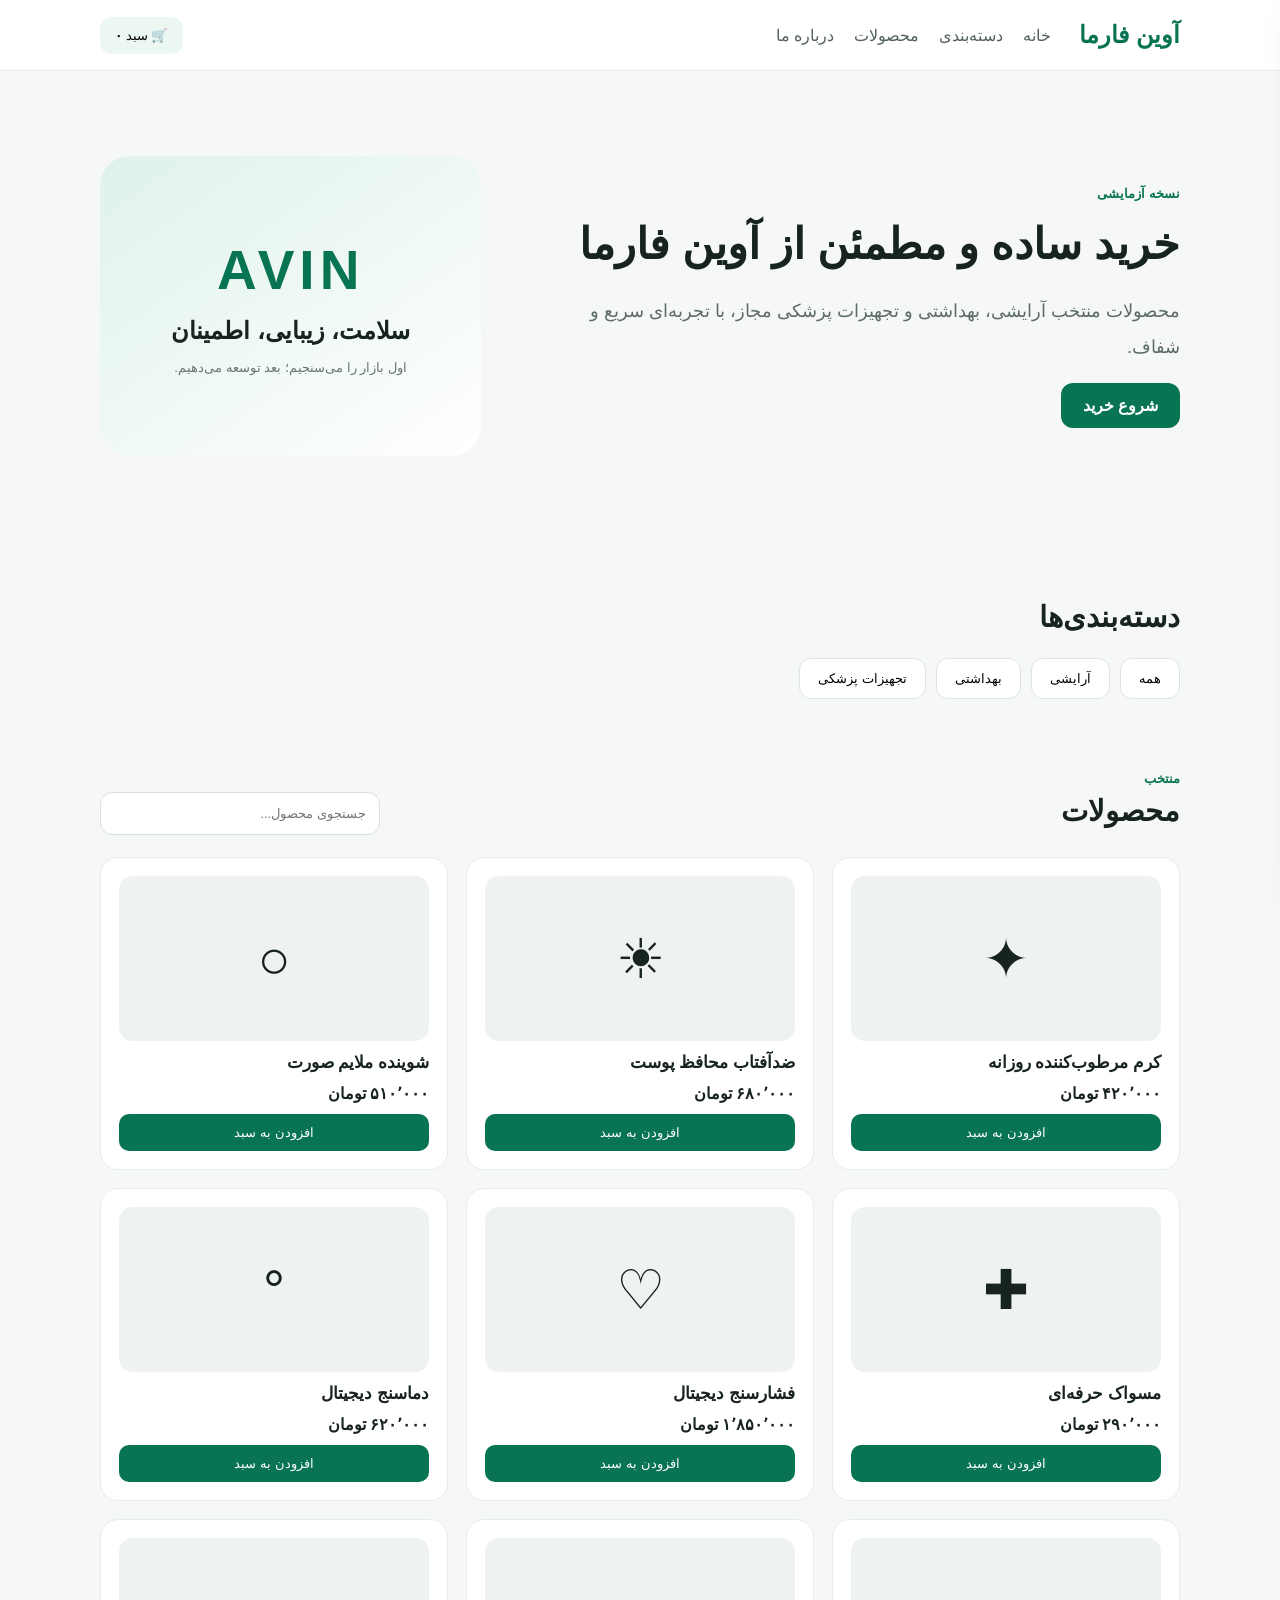
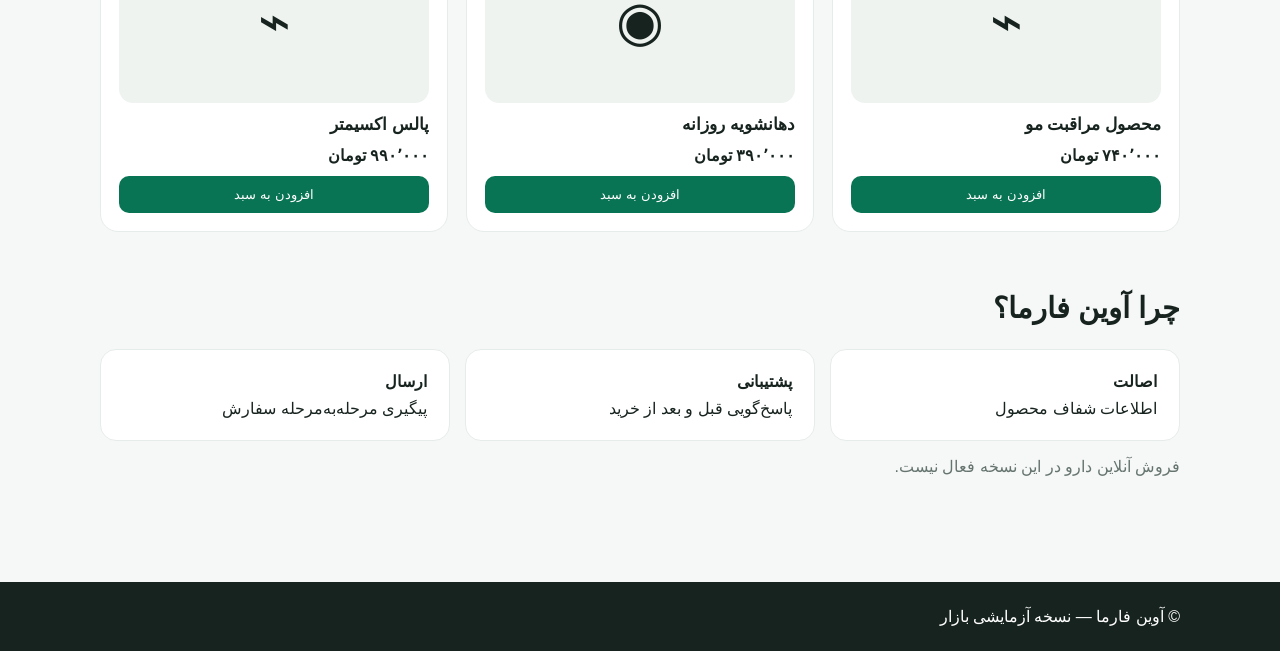
==== index.html @ c354026d "Add files via upload" ====
<!doctype html>
<html lang="fa" dir="rtl">
<head><meta charset="utf-8"><meta name="viewport" content="width=device-width,initial-scale=1">
<title>آوین فارما | فروشگاه سلامت و زیبایی</title><link rel="stylesheet" href="styles.css"></head>
<body>
<header><div class="wrap nav"><a class="logo" href="#">آوین فارما</a>
<nav><a href="#home">خانه</a><a href="#categories">دسته‌بندی</a><a href="#products">محصولات</a><a href="#about">درباره ما</a></nav>
<button id="cartBtn">🛒 سبد <b id="count">۰</b></button></div></header>
<main id="home">
<section class="hero wrap"><div><span class="tag">نسخه آزمایشی</span><h1>خرید ساده و مطمئن از آوین فارما</h1>
<p>محصولات منتخب آرایشی، بهداشتی و تجهیزات پزشکی مجاز، با تجربه‌ای سریع و شفاف.</p><a class="btn" href="#products">شروع خرید</a></div>
<div class="heroCard"><span>AVIN</span><strong>سلامت، زیبایی، اطمینان</strong><small>اول بازار را می‌سنجیم؛ بعد توسعه می‌دهیم.</small></div></section>
<section id="categories" class="wrap section"><h2>دسته‌بندی‌ها</h2><div class="cats">
<button data-cat="all">همه</button><button data-cat="beauty">آرایشی</button><button data-cat="hygiene">بهداشتی</button><button data-cat="medical">تجهیزات پزشکی</button></div></section>
<section id="products" class="wrap section"><div class="toolbar"><div><span class="tag">منتخب</span><h2>محصولات</h2></div><input id="search" placeholder="جستجوی محصول..."></div><div id="grid" class="grid"></div></section>
<section id="about" class="wrap info"><h2>چرا آوین فارما؟</h2><div class="features"><div><b>اصالت</b><span>اطلاعات شفاف محصول</span></div><div><b>پشتیبانی</b><span>پاسخ‌گویی قبل و بعد از خرید</span></div><div><b>ارسال</b><span>پیگیری مرحله‌به‌مرحله سفارش</span></div></div><p>فروش آنلاین دارو در این نسخه فعال نیست.</p></section>
</main>
<aside id="cart" class="cart"><div class="cartHead"><h2>سبد خرید</h2><button id="close">×</button></div><div id="items"></div><div class="total"><span>جمع</span><b id="total">۰ تومان</b></div><button class="btn full" id="checkout">ادامه ثبت سفارش</button><p class="muted">درگاه واقعی در نسخه آزمایشی فعال نیست.</p></aside><div id="shade"></div>
<div id="modal" class="modal"><div class="modalBox"><button id="modalClose">×</button><h2>ثبت سفارش آزمایشی</h2><form id="form"><input required name="name" placeholder="نام و نام خانوادگی"><input required name="phone" placeholder="شماره موبایل" inputmode="tel"><textarea name="address" placeholder="آدرس"></textarea><button class="btn full">ثبت درخواست</button></form><div id="done" hidden></div></div></div>
<footer><div class="wrap">© آوین فارما — نسخه آزمایشی بازار</div></footer><script src="app.js"></script>
</body></html>
---- styles.css ----
*{box-sizing:border-box}body{margin:0;background:#f6f8f7;color:#17231f;font-family:Tahoma,Arial,sans-serif}a{text-decoration:none;color:inherit}.wrap{max-width:1120px;margin:auto;padding:0 20px}header{background:#fff;border-bottom:1px solid #e7ece9;position:sticky;top:0;z-index:5}.nav{height:70px;display:flex;align-items:center;gap:28px}.logo{font-size:24px;font-weight:900;color:#087453}.nav nav{display:flex;gap:20px;flex:1;color:#52625b}.nav button{border:0;background:#edf7f2;padding:11px 15px;border-radius:12px;cursor:pointer}.hero{min-height:470px;display:grid;grid-template-columns:1.35fr .8fr;gap:55px;align-items:center}.tag{color:#087453;font-weight:bold;font-size:13px}.hero h1{font-size:43px;line-height:1.4;margin:12px 0}.hero p{font-size:18px;line-height:2;color:#5c6c65;max-width:680px}.btn{display:inline-block;border:0;background:#087453;color:#fff;padding:13px 22px;border-radius:12px;font-weight:bold;cursor:pointer}.heroCard{min-height:300px;border-radius:30px;background:linear-gradient(145deg,#dff2e9,#fff);display:flex;flex-direction:column;align-items:center;justify-content:center;gap:15px}.heroCard span{font-size:55px;font-weight:900;letter-spacing:5px;color:#087453}.heroCard strong{font-size:24px}.heroCard small{color:#65766f}.section{padding:35px 20px}.section h2,.info h2{font-size:29px}.cats{display:flex;gap:10px;flex-wrap:wrap}.cats button{border:1px solid #dce6e1;background:#fff;border-radius:12px;padding:12px 18px;cursor:pointer}.cats button.active,.cats button:hover{background:#087453;color:#fff}.toolbar{display:flex;justify-content:space-between;align-items:end;gap:20px;margin-bottom:22px}.toolbar h2{margin:7px 0}.toolbar input{width:280px;padding:13px;border:1px solid #d8e0dc;border-radius:12px;background:#fff}.grid{display:grid;grid-template-columns:repeat(3,1fr);gap:18px}.card{background:#fff;border:1px solid #e6ece9;border-radius:18px;padding:18px;display:flex;flex-direction:column;gap:11px}.pic{height:165px;background:#eef3f0;border-radius:14px;display:grid;place-items:center;font-size:55px}.card h3{margin:0;font-size:17px}.muted{color:#7b8782;font-size:13px;line-height:1.8}.price{font-weight:bold}.card button{border:0;background:#087453;color:#fff;padding:11px;border-radius:10px;cursor:pointer}.features{display:grid;grid-template-columns:repeat(3,1fr);gap:15px}.features div{background:#fff;border:1px solid #e6ece9;border-radius:16px;padding:22px;display:flex;flex-direction:column;gap:8px}.info{padding-bottom:90px}.info p{color:#65746e}.cart{position:fixed;z-index:10;right:-430px;top:0;width:410px;max-width:92vw;height:100vh;background:#fff;padding:24px;box-shadow:0 0 35px #0002;transition:.25s;overflow:auto}.cart.open{right:0}.cartHead{display:flex;justify-content:space-between}.cartHead button,#modalClose{border:0;background:none;font-size:30px;cursor:pointer}.cartItem{padding:15px 0;border-bottom:1px solid #eee;display:flex;justify-content:space-between;gap:10px}.total{display:flex;justify-content:space-between;padding:22px 0}.full{width:100%}#shade{display:none;position:fixed;inset:0;background:#0005;z-index:9}#shade.show{display:block}.modal{display:none;position:fixed;inset:0;background:#0006;z-index:20;place-items:center;padding:20px}.modal.show{display:grid}.modalBox{background:#fff;border-radius:20px;padding:25px;width:420px;max-width:100%;position:relative}.modalBox form{display:grid;gap:12px}.modalBox input,.modalBox textarea{padding:13px;border:1px solid #d9e1dd;border-radius:10px;font:inherit}.modalBox textarea{min-height:100px}footer{background:#17231f;color:#fff;padding:25px}@media(max-width:760px){.nav nav{display:none}.hero{grid-template-columns:1fr;padding-top:35px}.hero h1{font-size:32px}.grid,.features{grid-template-columns:1fr}.toolbar{align-items:stretch;flex-direction:column}.toolbar input{width:100%}}
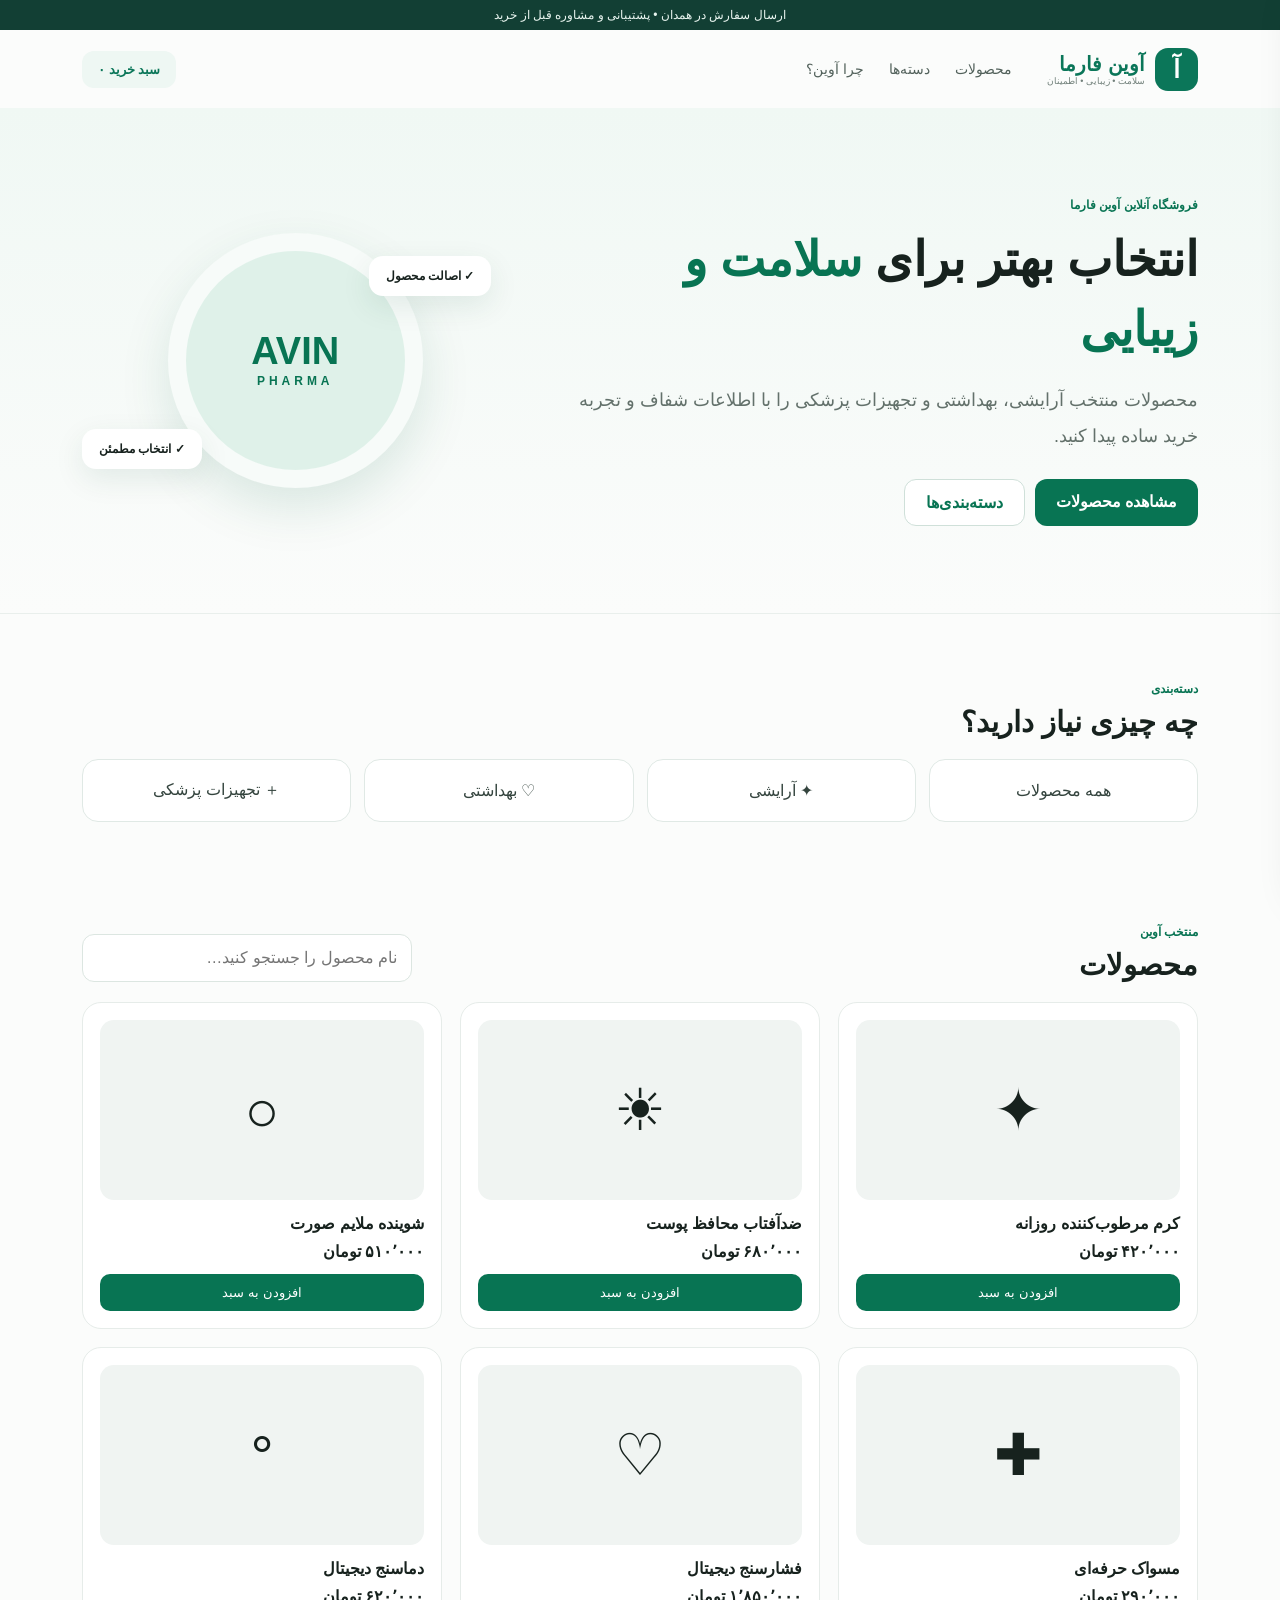
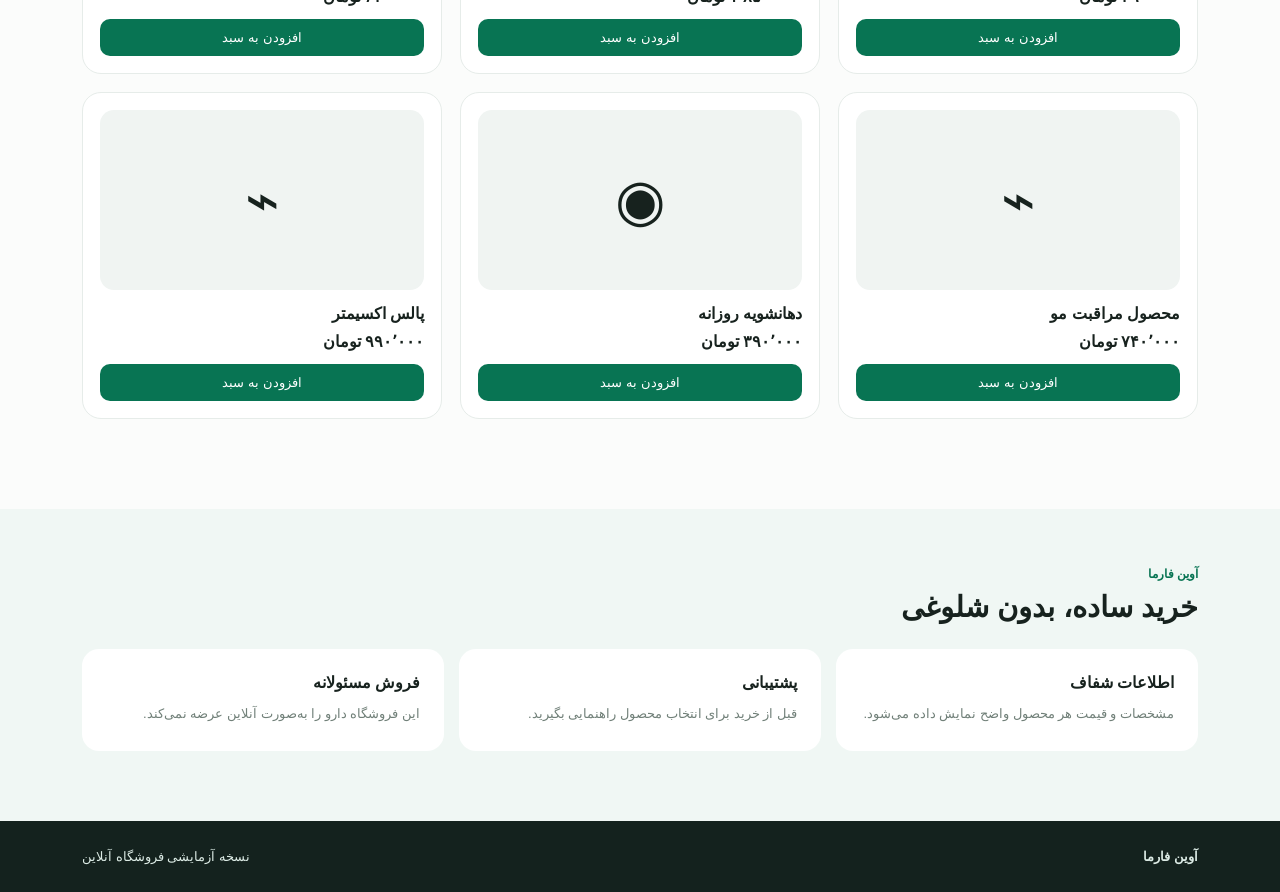
==== commit 52793c5a: "Add files via upload Update Avin Pharma homepage V34" ====
--- a/index.html
+++ b/index.html
@@ -1,21 +1,8 @@
-<!doctype html>
-<html lang="fa" dir="rtl">
-<head><meta charset="utf-8"><meta name="viewport" content="width=device-width,initial-scale=1">
-<title>آوین فارما | فروشگاه سلامت و زیبایی</title><link rel="stylesheet" href="styles.css"></head>
-<body>
-<header><div class="wrap nav"><a class="logo" href="#">آوین فارما</a>
-<nav><a href="#home">خانه</a><a href="#categories">دسته‌بندی</a><a href="#products">محصولات</a><a href="#about">درباره ما</a></nav>
-<button id="cartBtn">🛒 سبد <b id="count">۰</b></button></div></header>
-<main id="home">
-<section class="hero wrap"><div><span class="tag">نسخه آزمایشی</span><h1>خرید ساده و مطمئن از آوین فارما</h1>
-<p>محصولات منتخب آرایشی، بهداشتی و تجهیزات پزشکی مجاز، با تجربه‌ای سریع و شفاف.</p><a class="btn" href="#products">شروع خرید</a></div>
-<div class="heroCard"><span>AVIN</span><strong>سلامت، زیبایی، اطمینان</strong><small>اول بازار را می‌سنجیم؛ بعد توسعه می‌دهیم.</small></div></section>
-<section id="categories" class="wrap section"><h2>دسته‌بندی‌ها</h2><div class="cats">
-<button data-cat="all">همه</button><button data-cat="beauty">آرایشی</button><button data-cat="hygiene">بهداشتی</button><button data-cat="medical">تجهیزات پزشکی</button></div></section>
-<section id="products" class="wrap section"><div class="toolbar"><div><span class="tag">منتخب</span><h2>محصولات</h2></div><input id="search" placeholder="جستجوی محصول..."></div><div id="grid" class="grid"></div></section>
-<section id="about" class="wrap info"><h2>چرا آوین فارما؟</h2><div class="features"><div><b>اصالت</b><span>اطلاعات شفاف محصول</span></div><div><b>پشتیبانی</b><span>پاسخ‌گویی قبل و بعد از خرید</span></div><div><b>ارسال</b><span>پیگیری مرحله‌به‌مرحله سفارش</span></div></div><p>فروش آنلاین دارو در این نسخه فعال نیست.</p></section>
-</main>
-<aside id="cart" class="cart"><div class="cartHead"><h2>سبد خرید</h2><button id="close">×</button></div><div id="items"></div><div class="total"><span>جمع</span><b id="total">۰ تومان</b></div><button class="btn full" id="checkout">ادامه ثبت سفارش</button><p class="muted">درگاه واقعی در نسخه آزمایشی فعال نیست.</p></aside><div id="shade"></div>
-<div id="modal" class="modal"><div class="modalBox"><button id="modalClose">×</button><h2>ثبت سفارش آزمایشی</h2><form id="form"><input required name="name" placeholder="نام و نام خانوادگی"><input required name="phone" placeholder="شماره موبایل" inputmode="tel"><textarea name="address" placeholder="آدرس"></textarea><button class="btn full">ثبت درخواست</button></form><div id="done" hidden></div></div></div>
-<footer><div class="wrap">© آوین فارما — نسخه آزمایشی بازار</div></footer><script src="app.js"></script>
-</body></html>+<!doctype html><html lang="fa" dir="rtl"><head><meta charset="utf-8"><meta name="viewport" content="width=device-width,initial-scale=1"><title>آوین فارما | فروشگاه سلامت و زیبایی</title><link rel="stylesheet" href="styles.css"></head><body>
+<div class="top">ارسال سفارش در همدان • پشتیبانی و مشاوره قبل از خرید</div>
+<header><div class="wrap nav"><a class="brand" href="#"><span>آ</span><div><b>آوین فارما</b><small>سلامت • زیبایی • اطمینان</small></div></a><nav><a href="#products">محصولات</a><a href="#categories">دسته‌ها</a><a href="#why">چرا آوین؟</a></nav><button class="cartBtn" id="cartBtn">سبد خرید <b id="count">۰</b></button></div></header>
+<main><section class="hero"><div class="wrap heroGrid"><div><span class="eyebrow">فروشگاه آنلاین آوین فارما</span><h1>انتخاب بهتر برای <em>سلامت و زیبایی</em></h1><p>محصولات منتخب آرایشی، بهداشتی و تجهیزات پزشکی را با اطلاعات شفاف و تجربه خرید ساده پیدا کنید.</p><div class="actions"><a class="primary" href="#products">مشاهده محصولات</a><a class="secondary" href="#categories">دسته‌بندی‌ها</a></div></div><div class="heroVisual"><div class="circle">AVIN<br><small>PHARMA</small></div><div class="float f1">✓ اصالت محصول</div><div class="float f2">✓ انتخاب مطمئن</div></div></div></section>
+<section id="categories" class="wrap section"><div class="sectionHead"><div><span class="eyebrow">دسته‌بندی</span><h2>چه چیزی نیاز دارید؟</h2></div></div><div class="categories"><button data-cat="all">همه محصولات</button><button data-cat="beauty">✦ آرایشی</button><button data-cat="hygiene">♡ بهداشتی</button><button data-cat="medical">＋ تجهیزات پزشکی</button></div></section>
+<section id="products" class="wrap section"><div class="toolbar"><div><span class="eyebrow">منتخب آوین</span><h2>محصولات</h2></div><input id="search" placeholder="نام محصول را جستجو کنید…"></div><div id="grid" class="grid"></div></section>
+<section id="why" class="why"><div class="wrap"><div class="sectionHead"><span class="eyebrow">آوین فارما</span><h2>خرید ساده، بدون شلوغی</h2></div><div class="whyGrid"><div><b>اطلاعات شفاف</b><span>مشخصات و قیمت هر محصول واضح نمایش داده می‌شود.</span></div><div><b>پشتیبانی</b><span>قبل از خرید برای انتخاب محصول راهنمایی بگیرید.</span></div><div><b>فروش مسئولانه</b><span>این فروشگاه دارو را به‌صورت آنلاین عرضه نمی‌کند.</span></div></div></div></section></main>
+<aside class="cart" id="cart"><div class="cartHead"><h2>سبد خرید</h2><button id="close">×</button></div><div id="items"></div><div class="total"><span>جمع کل</span><b id="total">۰ تومان</b></div><button class="primary full" id="checkout">ثبت سفارش آزمایشی</button><p class="note">پرداخت آنلاین در این نسخه فعال نیست.</p></aside><div id="shade"></div><footer><div class="wrap"><b>آوین فارما</b><span>نسخه آزمایشی فروشگاه آنلاین</span></div></footer><script src="app.js"></script></body></html>
--- a/styles.css
+++ b/styles.css
@@ -1 +1 @@
-*{box-sizing:border-box}body{margin:0;background:#f6f8f7;color:#17231f;font-family:Tahoma,Arial,sans-serif}a{text-decoration:none;color:inherit}.wrap{max-width:1120px;margin:auto;padding:0 20px}header{background:#fff;border-bottom:1px solid #e7ece9;position:sticky;top:0;z-index:5}.nav{height:70px;display:flex;align-items:center;gap:28px}.logo{font-size:24px;font-weight:900;color:#087453}.nav nav{display:flex;gap:20px;flex:1;color:#52625b}.nav button{border:0;background:#edf7f2;padding:11px 15px;border-radius:12px;cursor:pointer}.hero{min-height:470px;display:grid;grid-template-columns:1.35fr .8fr;gap:55px;align-items:center}.tag{color:#087453;font-weight:bold;font-size:13px}.hero h1{font-size:43px;line-height:1.4;margin:12px 0}.hero p{font-size:18px;line-height:2;color:#5c6c65;max-width:680px}.btn{display:inline-block;border:0;background:#087453;color:#fff;padding:13px 22px;border-radius:12px;font-weight:bold;cursor:pointer}.heroCard{min-height:300px;border-radius:30px;background:linear-gradient(145deg,#dff2e9,#fff);display:flex;flex-direction:column;align-items:center;justify-content:center;gap:15px}.heroCard span{font-size:55px;font-weight:900;letter-spacing:5px;color:#087453}.heroCard strong{font-size:24px}.heroCard small{color:#65766f}.section{padding:35px 20px}.section h2,.info h2{font-size:29px}.cats{display:flex;gap:10px;flex-wrap:wrap}.cats button{border:1px solid #dce6e1;background:#fff;border-radius:12px;padding:12px 18px;cursor:pointer}.cats button.active,.cats button:hover{background:#087453;color:#fff}.toolbar{display:flex;justify-content:space-between;align-items:end;gap:20px;margin-bottom:22px}.toolbar h2{margin:7px 0}.toolbar input{width:280px;padding:13px;border:1px solid #d8e0dc;border-radius:12px;background:#fff}.grid{display:grid;grid-template-columns:repeat(3,1fr);gap:18px}.card{background:#fff;border:1px solid #e6ece9;border-radius:18px;padding:18px;display:flex;flex-direction:column;gap:11px}.pic{height:165px;background:#eef3f0;border-radius:14px;display:grid;place-items:center;font-size:55px}.card h3{margin:0;font-size:17px}.muted{color:#7b8782;font-size:13px;line-height:1.8}.price{font-weight:bold}.card button{border:0;background:#087453;color:#fff;padding:11px;border-radius:10px;cursor:pointer}.features{display:grid;grid-template-columns:repeat(3,1fr);gap:15px}.features div{background:#fff;border:1px solid #e6ece9;border-radius:16px;padding:22px;display:flex;flex-direction:column;gap:8px}.info{padding-bottom:90px}.info p{color:#65746e}.cart{position:fixed;z-index:10;right:-430px;top:0;width:410px;max-width:92vw;height:100vh;background:#fff;padding:24px;box-shadow:0 0 35px #0002;transition:.25s;overflow:auto}.cart.open{right:0}.cartHead{display:flex;justify-content:space-between}.cartHead button,#modalClose{border:0;background:none;font-size:30px;cursor:pointer}.cartItem{padding:15px 0;border-bottom:1px solid #eee;display:flex;justify-content:space-between;gap:10px}.total{display:flex;justify-content:space-between;padding:22px 0}.full{width:100%}#shade{display:none;position:fixed;inset:0;background:#0005;z-index:9}#shade.show{display:block}.modal{display:none;position:fixed;inset:0;background:#0006;z-index:20;place-items:center;padding:20px}.modal.show{display:grid}.modalBox{background:#fff;border-radius:20px;padding:25px;width:420px;max-width:100%;position:relative}.modalBox form{display:grid;gap:12px}.modalBox input,.modalBox textarea{padding:13px;border:1px solid #d9e1dd;border-radius:10px;font:inherit}.modalBox textarea{min-height:100px}footer{background:#17231f;color:#fff;padding:25px}@media(max-width:760px){.nav nav{display:none}.hero{grid-template-columns:1fr;padding-top:35px}.hero h1{font-size:32px}.grid,.features{grid-template-columns:1fr}.toolbar{align-items:stretch;flex-direction:column}.toolbar input{width:100%}}+*{box-sizing:border-box}html{scroll-behavior:smooth}body{margin:0;font-family:Tahoma,Arial,sans-serif;color:#17221e;background:#fbfcfb}.wrap{max-width:1160px;margin:auto;padding:0 22px}a{text-decoration:none;color:inherit}.top{background:#123f34;color:#e9f5f0;text-align:center;padding:8px;font-size:12px}.nav{height:78px;display:flex;align-items:center;gap:35px}.brand{display:flex;align-items:center;gap:10px}.brand>span{width:43px;height:43px;border-radius:13px;background:#0b7659;color:#fff;display:grid;place-items:center;font-size:25px;font-weight:900}.brand div{display:flex;flex-direction:column}.brand b{font-size:20px;color:#0b7659}.brand small{font-size:9px;color:#72817b}.nav nav{display:flex;gap:25px;flex:1;color:#52615b;font-size:14px}.cartBtn{border:0;background:#eef7f3;color:#0b7659;padding:11px 16px;border-radius:12px;font-weight:bold;cursor:pointer}.hero{background:linear-gradient(180deg,#f0f8f4,#fbfcfb);border-bottom:1px solid #e9efec}.heroGrid{min-height:505px;display:grid;grid-template-columns:1.2fr .8fr;align-items:center;gap:50px}.eyebrow{color:#087453;font-weight:bold;font-size:12px}.hero h1{font-size:48px;line-height:1.45;margin:12px 0}.hero h1 em{font-style:normal;color:#087453}.hero p{font-size:18px;line-height:2;color:#63716b;max-width:650px}.actions{display:flex;gap:10px;margin-top:25px}.primary,.secondary{display:inline-block;border-radius:12px;padding:13px 21px;border:0;cursor:pointer;font-weight:bold}.primary{background:#087453;color:#fff}.secondary{background:#fff;color:#087453;border:1px solid #cfe0d9}.heroVisual{min-height:350px;position:relative;display:grid;place-items:center}.circle{width:255px;height:255px;border-radius:50%;background:#dff1e9;border:18px solid #f7fbf9;box-shadow:0 20px 50px #0a614020;display:grid;place-items:center;align-content:center;color:#087453;font-size:38px;font-weight:900;line-height:.9;text-align:center}.circle small{font-size:12px;letter-spacing:4px;margin-top:8px}.float{position:absolute;background:#fff;padding:13px 17px;border-radius:14px;box-shadow:0 10px 30px #0b493018;font-size:12px;font-weight:bold}.f1{right:4%;top:20%}.f2{left:0;bottom:19%}.section{padding-top:65px;padding-bottom:35px}.sectionHead h2,.toolbar h2{font-size:29px;margin:8px 0 0}.categories{display:grid;grid-template-columns:repeat(4,1fr);gap:13px;margin-top:20px}.categories button{background:#fff;border:1px solid #e0e9e5;border-radius:16px;padding:20px;cursor:pointer;font:inherit;color:#34443e}.categories button:hover,.categories button.active{border-color:#087453;background:#eef8f4;color:#087453}.toolbar{display:flex;justify-content:space-between;align-items:end;margin-bottom:20px}.toolbar input{width:330px;padding:14px;border:1px solid #dce6e1;border-radius:12px;font:inherit;background:#fff}.grid{display:grid;grid-template-columns:repeat(3,1fr);gap:18px}.card{background:#fff;border:1px solid #e6ece9;border-radius:19px;padding:17px}.pic{height:180px;border-radius:14px;background:#f0f4f2;display:grid;place-items:center;font-size:58px}.card h3{font-size:16px;margin:14px 0 9px}.price{font-weight:bold;margin-bottom:13px}.card button{width:100%;background:#087453;color:#fff;border:0;border-radius:10px;padding:11px;cursor:pointer}.why{margin-top:55px;background:#f0f7f4;padding:55px 0 70px}.whyGrid{display:grid;grid-template-columns:repeat(3,1fr);gap:15px;margin-top:25px}.whyGrid div{background:#fff;border-radius:17px;padding:24px;display:flex;flex-direction:column;gap:10px}.whyGrid span,.note{color:#718079;font-size:13px;line-height:1.9}.cart{position:fixed;z-index:20;top:0;right:-430px;width:410px;max-width:92vw;height:100vh;background:#fff;padding:25px;box-shadow:0 0 40px #0002;transition:.25s;overflow:auto}.cart.open{right:0}.cartHead{display:flex;justify-content:space-between}.cartHead button{border:0;background:none;font-size:31px}.cartItem{padding:15px 0;border-bottom:1px solid #edf0ef;display:flex;justify-content:space-between;gap:10px;font-size:13px}.total{display:flex;justify-content:space-between;padding:22px 0}.full{width:100%}#shade{display:none;position:fixed;z-index:19;inset:0;background:#0005}#shade.show{display:block}footer{background:#14221e;color:#dcebe5;padding:28px 0}footer .wrap{display:flex;justify-content:space-between;font-size:13px}@media(max-width:760px){.nav nav{display:none}.heroGrid{grid-template-columns:1fr;padding-top:30px;padding-bottom:40px}.hero h1{font-size:34px}.heroVisual{min-height:280px}.circle{width:210px;height:210px}.categories{grid-template-columns:1fr 1fr}.grid,.whyGrid{grid-template-columns:1fr}.toolbar{display:block}.toolbar input{width:100%;margin-top:18px}}
